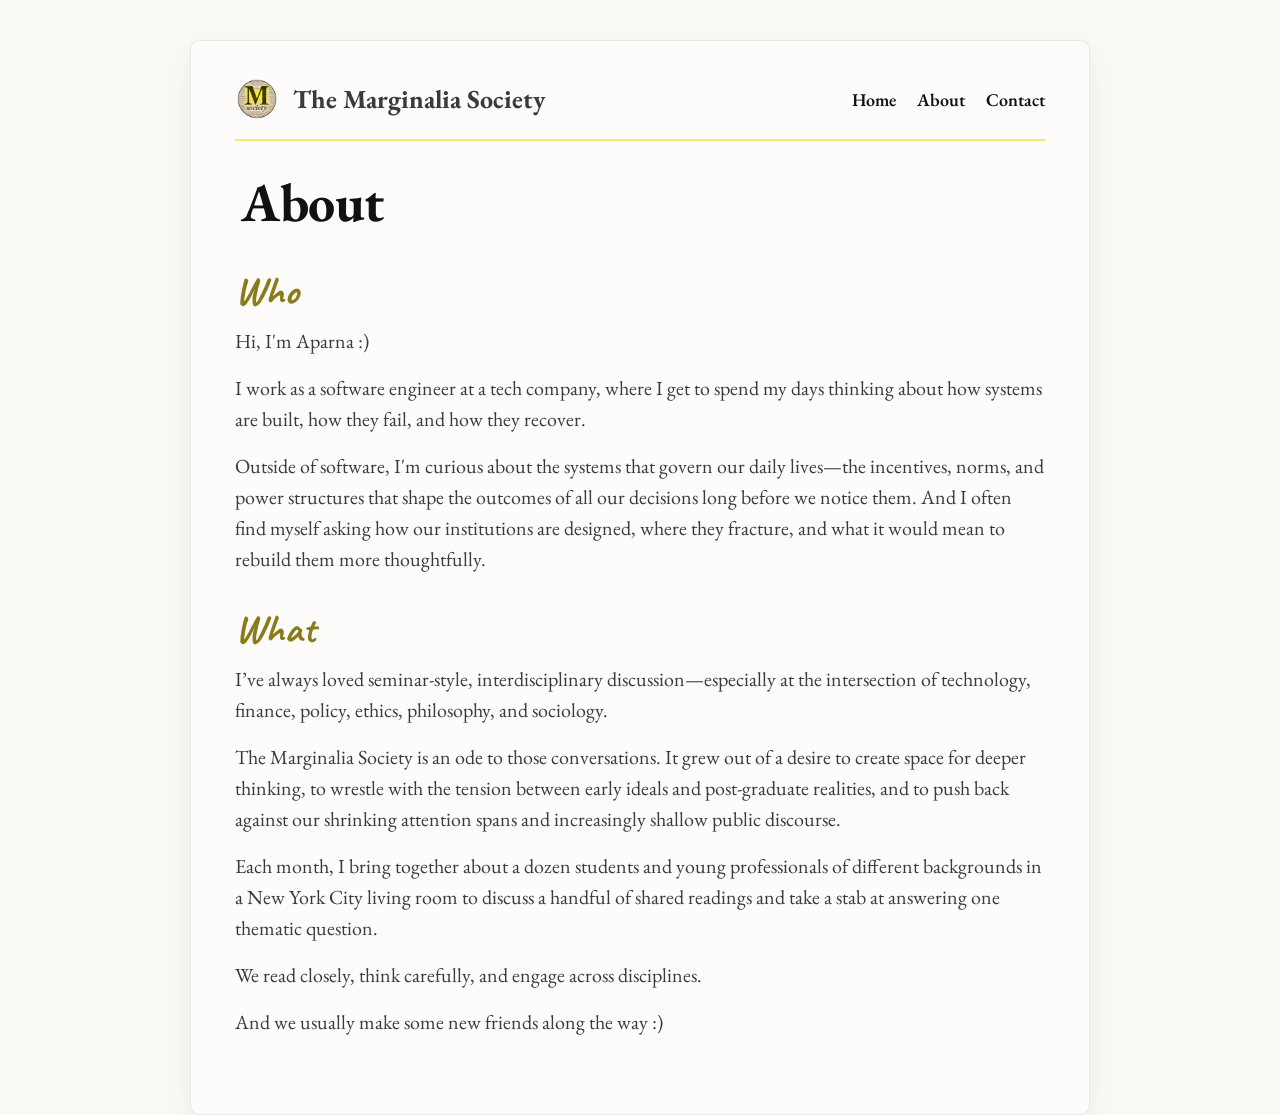
==== about.html @ 89684a88 "phrasing, meeting image, contact form" ====
<!doctype html>
<html>
  <head>
    <title>About | The Marginalia Society</title>
    <meta name="viewport" content="width=device-width, initial-scale=1" />

    <link rel="preconnect" href="https://fonts.googleapis.com" />
    <link rel="preconnect" href="https://fonts.gstatic.com" crossorigin />
    <link
      href="https://fonts.googleapis.com/css2?family=EB+Garamond:wght@400;600;700&family=Caveat:wght@500;700&display=swap"
      rel="stylesheet"
    />
    <link rel="stylesheet" href="style.css" />
    <meta name="viewport" content="width=device-width, initial-scale=1" />
  </head>

  <body>
    <div class="page">
      <header>
        <div class="brand">
          <img src="logo.png" alt="Marginalia Society Logo" />
          <p class="title">The Marginalia Society</p>
        </div>

        <nav>
          <a href="index.html">Home</a>
          <a href="about.html">About</a>
          <!-- <a href="meetings.html">Meetings</a> -->
          <a href="contact.html">Contact</a>
        </nav>
      </header>

      <div class="h1">
        <!-- <img src="MSocietyLogoItalicizedWarm.png" alt="" /> -->
        <h1>About</h1>
      </div>

      <div class="script">Who</div>

      <p>Hi, I'm Aparna :)</p>

      <p>
        I work as a software engineer at a tech company, where I get to spend my
        days thinking about how systems are built, how they fail, and how they
        recover.
      </p>

      <p>
        Outside of software, I'm curious about the systems that govern our daily
        lives—the incentives, norms, and power structures that shape the
        outcomes of all our decisions long before we notice them. And I often
        find myself asking how our institutions are designed, where they
        fracture, and what it would mean to rebuild them more thoughtfully.
      </p>

      <div class="script">What</div>

      <p>
        I’ve always loved seminar-style, interdisciplinary discussion—especially
        at the intersection of technology, finance, policy, ethics, philosophy,
        and sociology.
      </p>

      <p>
        The Marginalia Society is an ode to those conversations. It grew out of
        a desire to create space for deeper thinking, to wrestle with the
        tension between early ideals and post-graduate realities, and to push
        back against our shrinking attention spans and increasingly shallow
        public discourse.
      </p>

      <p>
        Each month, I bring together about a dozen students and young
        professionals of different backgrounds in a New York City living room to
        discuss a handful of shared readings and take a stab at answering one
        thematic question.
      </p>

      <p>We read closely, think carefully, and engage across disciplines.</p>
      <p>And we usually make some new friends along the way :)</p>
    </div>
  </body>
</html>
---- style.css ----
:root{
  --paper: #fbf9f6;
  --ink: #111111;
  --muted: #3a3a3a;
  --highlight: #F2E85C;
  --rule: rgba(0,0,0,0.08);
  --link: #3e85b0;
}

*{ box-sizing: border-box; }

html, body { height: 100%; }

body{
  margin: 0;
  font-family: "EB Garamond", Georgia, serif;
  color: var(--ink);
  background: var(--paper);
}

/* Page container like a document sheet */
.page{
  max-width: 900px;
  margin: 40px auto 80px;
  background: rgba(255,255,255,0.55);
  border: 1px solid var(--rule);
  box-shadow: 0 10px 30px rgba(0,0,0,0.06);
  border-radius: 10px;
  padding: 36px 44px 60px;
}

/* Header/nav: quieter, more “document” */
header{
  display: flex;
  align-items: center;
  justify-content: space-between;
  gap: 20px;
  padding-bottom: 18px;
  border-bottom: 2px solid rgba(242,232,92,0.9);
}

.brand{
  display:flex;
  align-items:center;
  gap: 14px;
}

.brand img{
  width: 44px;
  height: 44px;
  border-radius: 50%;
}

.brand .title{
  font-weight: 700;
  font-size: 26px;
  line-height: 1;
  margin: 0;
}

nav a{
  text-decoration: none;
  color: var(--ink);
  font-weight: 600;
  font-size: 18px;
  margin-left: 18px;
}

nav a:hover{ text-decoration: underline; }

/* Big page title like the FAQ doc */
.h1{
  display:flex;
  align-items:center;
  gap: 14px;
  margin: 26px 0 5px;
  margin-left: 6px;
}

.h1 img{
  width: 34px;
  height: 34px;
  border-radius: 50%;
}

.h1 h1{
  margin: 0;
  font-size: 54px;
  letter-spacing: -0.5px;
}

/* Handwritten section headers */
.script{
  font-family: "Caveat", cursive;
  font-size: 40px;
  font-weight: 700;
  color: #8a7a1a; /* warm ink */
  margin: 29px 0 10px;
}

/* Body copy like a printed doc */
p{
  font-size: 20px;
  line-height: 1.55;
  color: var(--muted);
  margin: 10px 0 16px;
}

/* Yellow marker highlight */
.hl{
  background: linear-gradient(transparent 58%, rgba(242,232,92,0.95) 58%);
  padding: 0 4px;
  border-radius: 3px;
  font-weight: 600;
  color: var(--ink);
}

/* Call-to-action button that matches highlight */
.button{
  display: inline-block;
  margin-top: 10px;
  padding: 12px 18px;
  border-radius: 6px;
  background: var(--highlight);
  color: var(--ink);
  text-decoration: none;
  font-weight: 700;
  border: 1px solid rgba(0,0,0,0.08);
}

.button:hover{
  filter: brightness(0.97);
}

/* Simple list like the doc */
ol{
  margin: 8px 0 18px 24px;
  font-size: 20px;
  color: var(--muted);
}

.footer-sign{
  margin-top: 30px;
  font-family: "Caveat", cursive;
  font-size: 30px;
  color: #8a7a1a;
}

a{
    color: var(--link)
}

.contact-form{
  display: block;
  width: min(760px, calc(100% + 24px));
  margin: 0 0 18px -53px;
  border: 0;
}

/* Header base tweaks (all sizes) */
.brand { align-items: center; }
.brand-center { display: block; }
header { align-items: center; }

/* ATTEMPTING TO MAKE IT LESS TERRIBLE ON MOBILE */

/* Mobile header: logo left, title centered, nav centered underneath */
@media (max-width: 600px) {
  .page {
    padding: 22px 18px 40px;
    margin: 18px 12px 50px;
  }

  header {
    /* override desktop header row */
    display: flex;
    flex-direction: column;
    align-items: stretch; /* full width */
    gap: 10px;
    padding-bottom: 14px;
  }

  /* Make brand a 2-column grid:
     [logo][title centered within remaining space] */
  .brand {
    width: 100%;
    display: grid;
    grid-template-columns: auto 1fr;
    align-items: center;
    column-gap: 12px;
    text-align: center;
  }

  .brand img {
    width: 42px;
    height: 42px;
    justify-self: start; /* logo left */
  }

  .brand .title {
    justify-self: center; /* title centered */
    font-size: 26px;
    line-height: 1.05;
    margin: 0;
  }

  /* Center the nav underneath */
  nav {
    width: 100%;
    display: flex;
    justify-content: center;
    gap: 22px;
    flex-wrap: wrap;
    padding-top: 4px;
  }

  nav a {
    margin-left: 0; /* kills desktop spacing */
    font-size: 20px;
  }

  /* Optional: tighten big titles a bit on mobile */
  .h1 h1 {
    font-size: 44px;
  }

  p, ol {
    font-size: 19px;
  }

  .contact-form {
    width: 100%;
    margin-left: 0px;
  }
}
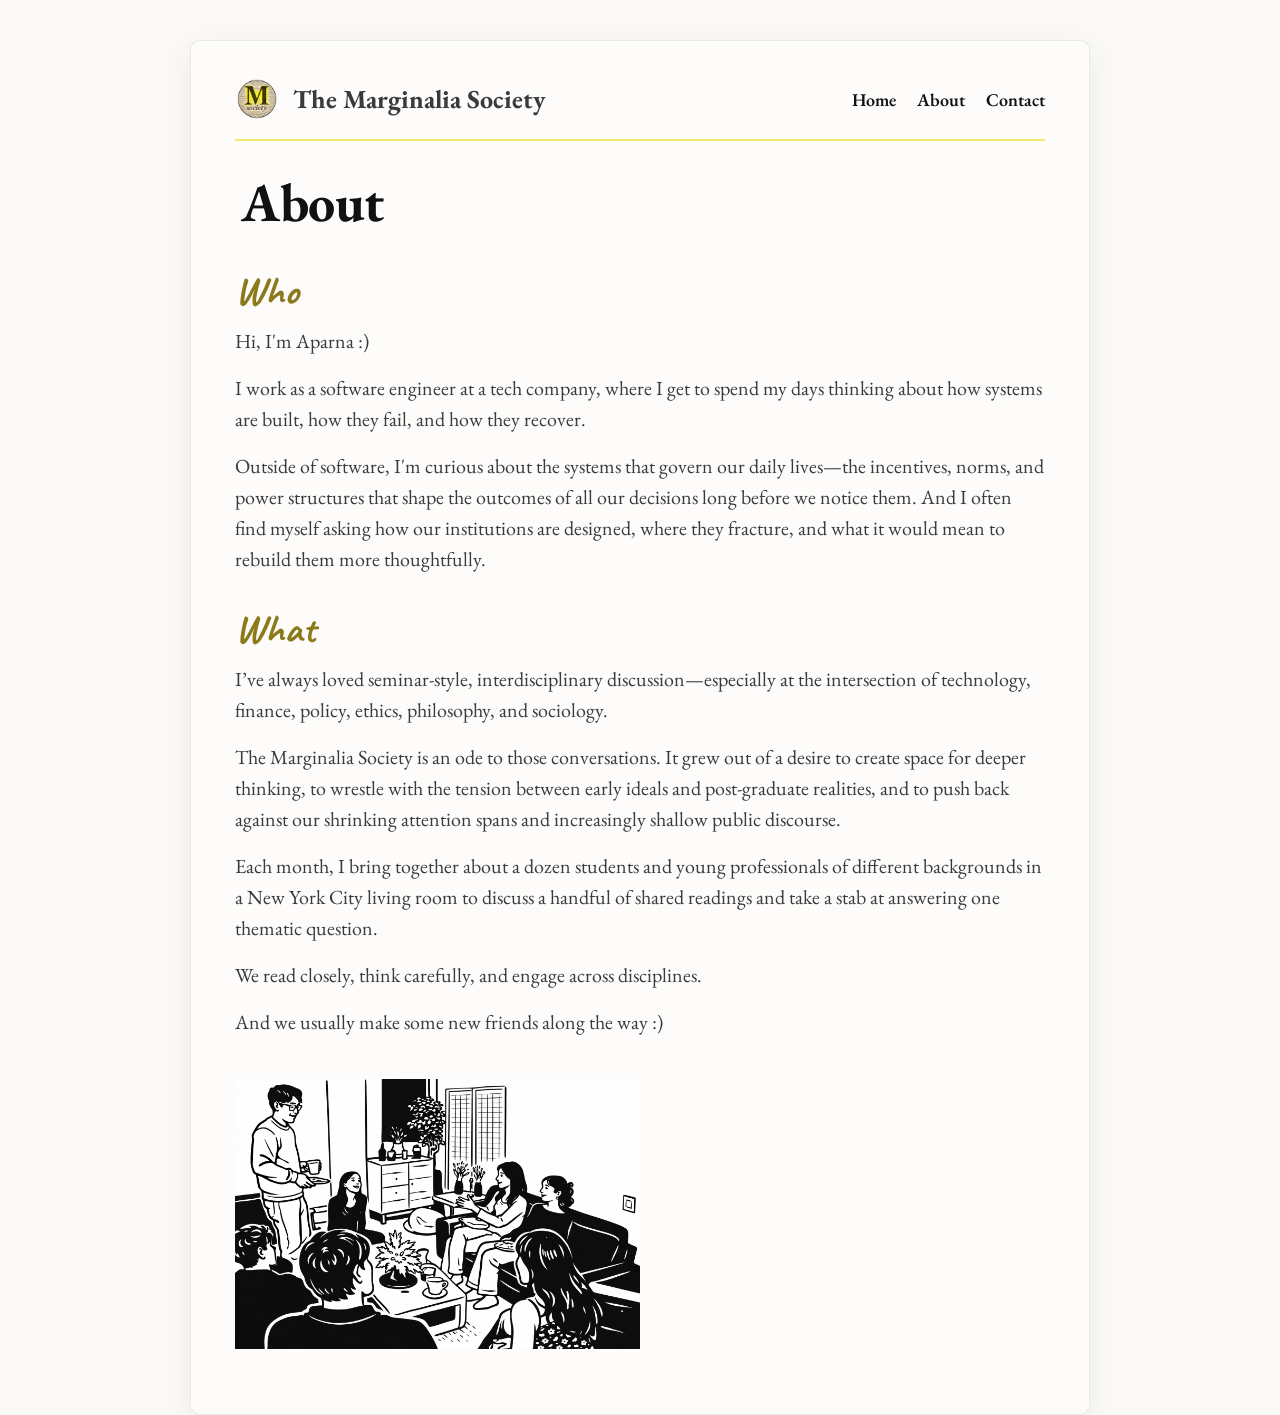
==== commit 48dacbc3: "adding images" ====
--- a/about.html
+++ b/about.html
@@ -78,6 +78,17 @@
 
       <p>We read closely, think carefully, and engage across disciplines.</p>
       <p>And we usually make some new friends along the way :)</p>
+
+      <div>
+        <img
+          src="msociettsketchbw2.png"
+          alt="Marginalia Society Meeting"
+          width="50%"
+          height="50%"
+          style="margin-top: 25px"
+        />
+        <!-- <p class="title">The Marginalia Society</p> -->
+      </div>
     </div>
   </body>
 </html>
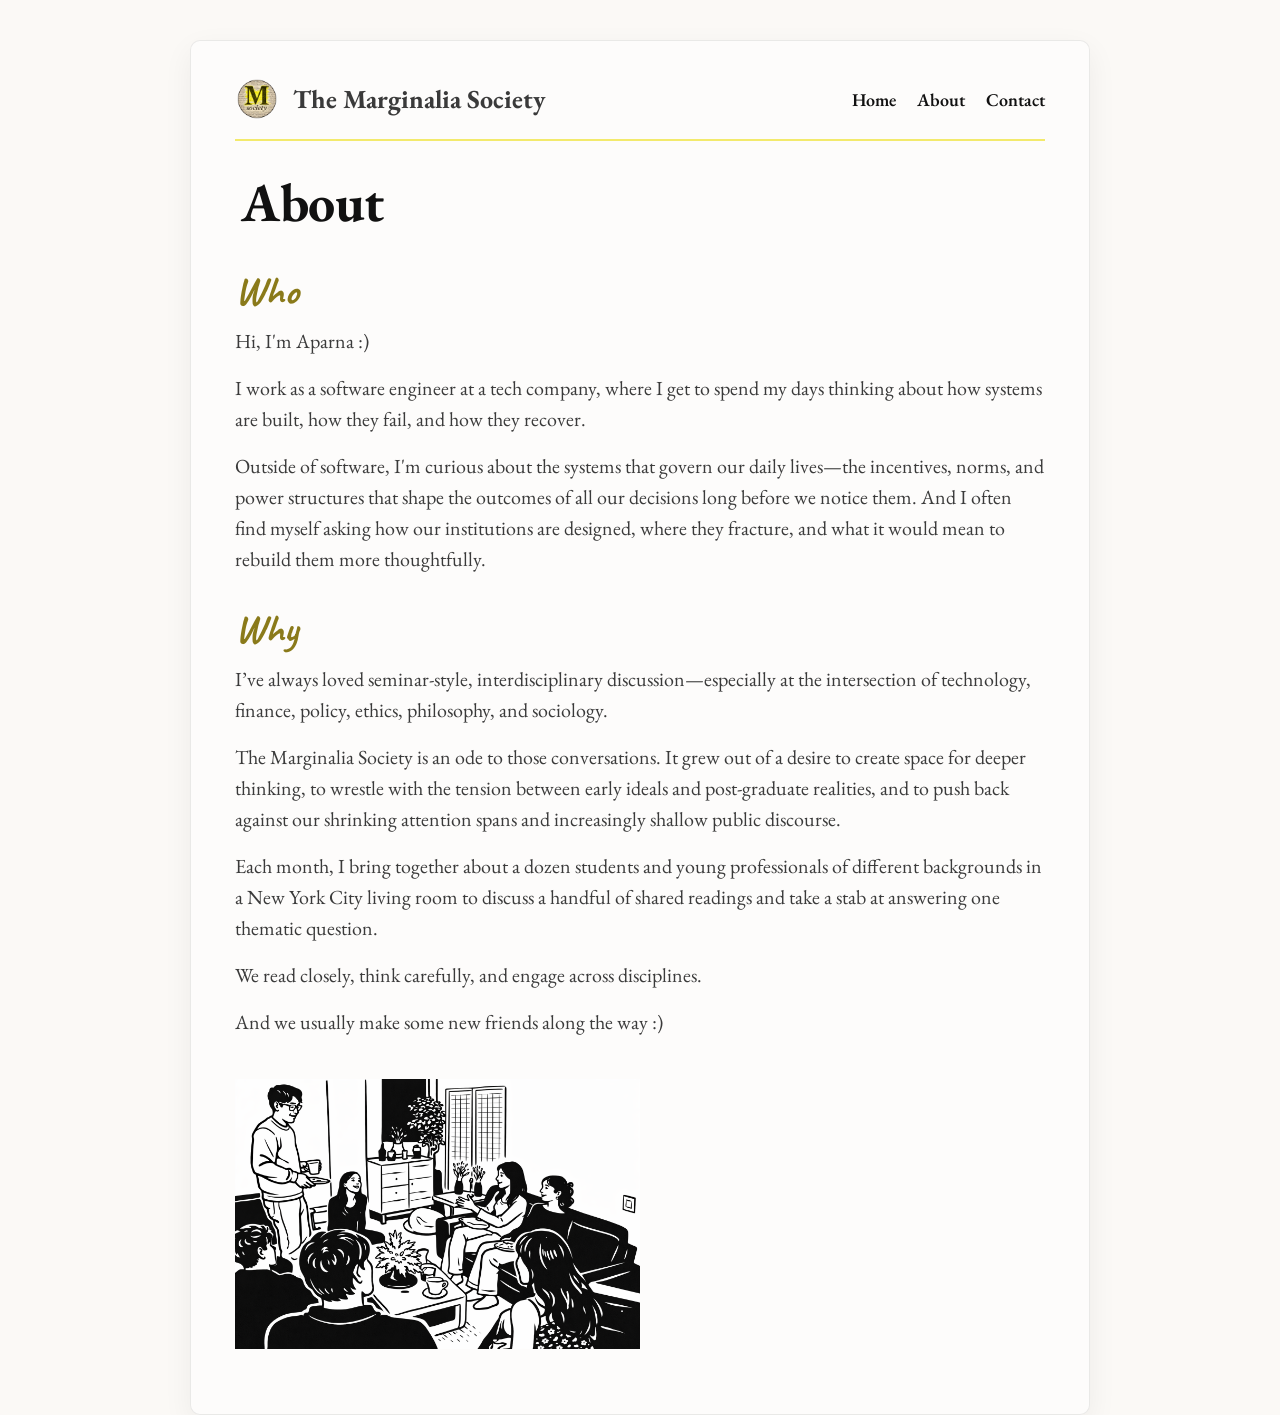
==== commit d9025aa3: "what to why in about" ====
--- a/about.html
+++ b/about.html
@@ -53,7 +53,7 @@
         fracture, and what it would mean to rebuild them more thoughtfully.
       </p>
 
-      <div class="script">What</div>
+      <div class="script">Why</div>
 
       <p>
         I’ve always loved seminar-style, interdisciplinary discussion—especially
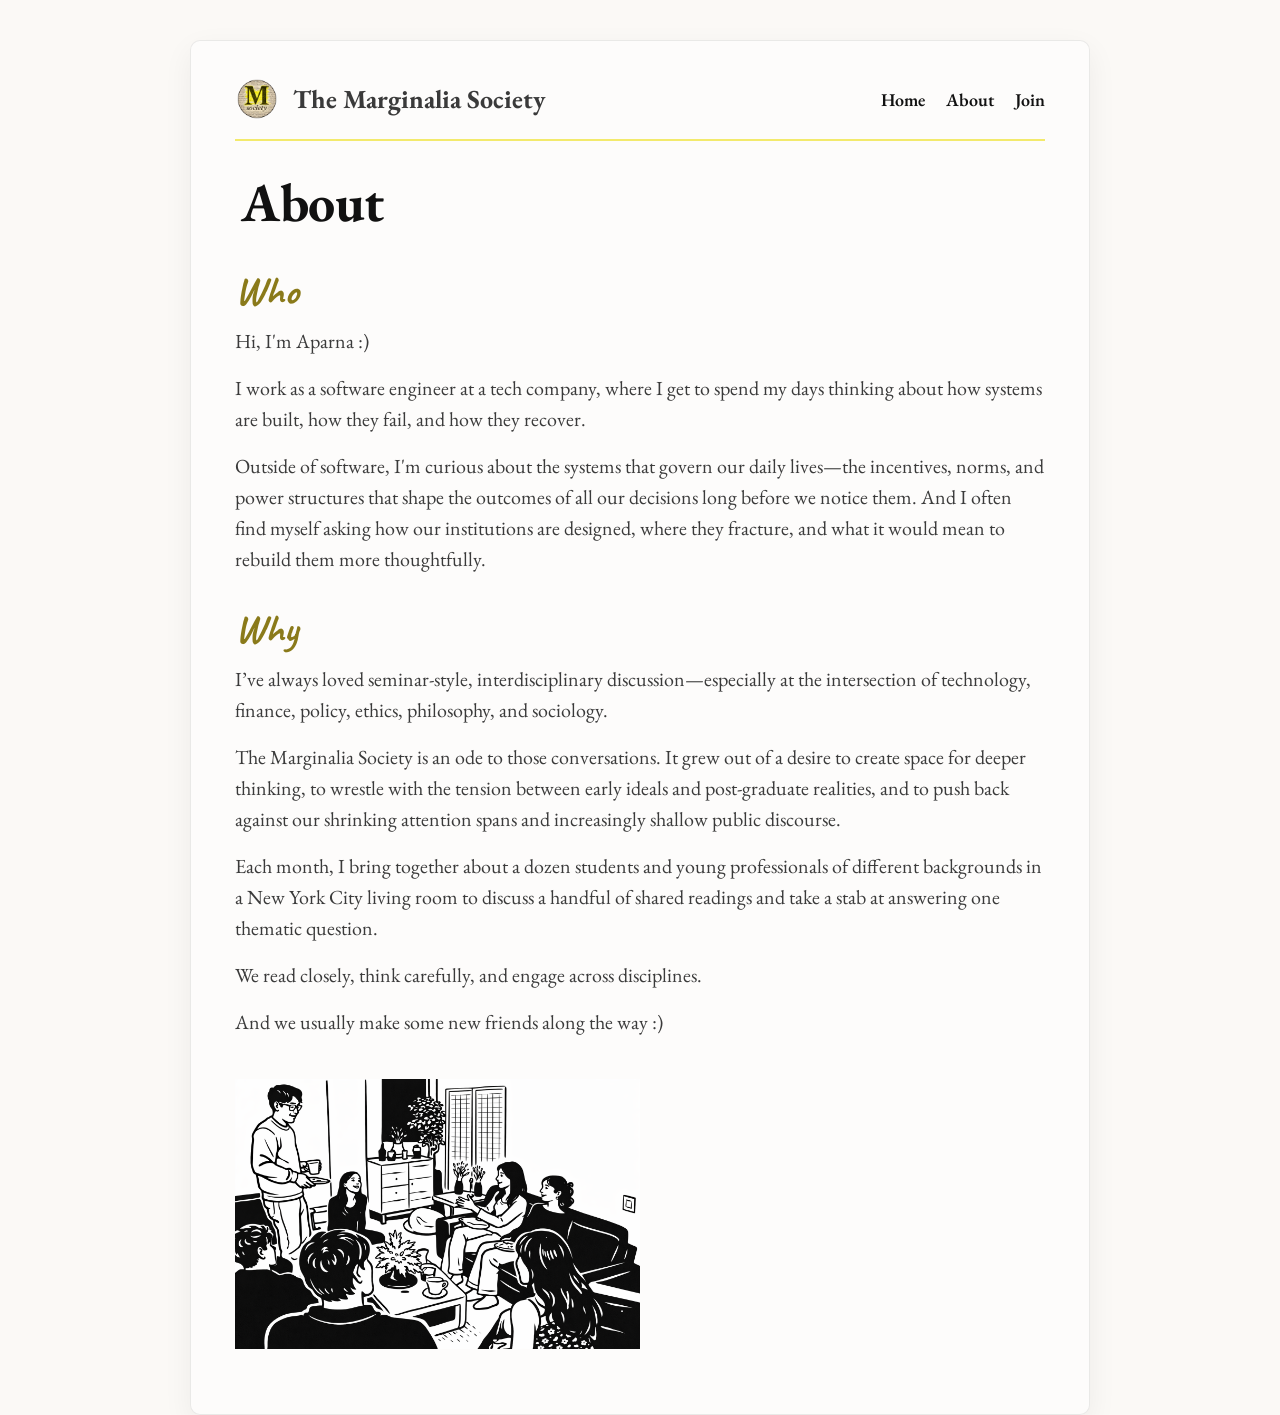
==== commit 7664ed54: "contact to join" ====
--- a/about.html
+++ b/about.html
@@ -26,7 +26,7 @@
           <a href="index.html">Home</a>
           <a href="about.html">About</a>
           <!-- <a href="meetings.html">Meetings</a> -->
-          <a href="contact.html">Contact</a>
+          <a href="contact.html">Join</a>
         </nav>
       </header>
 
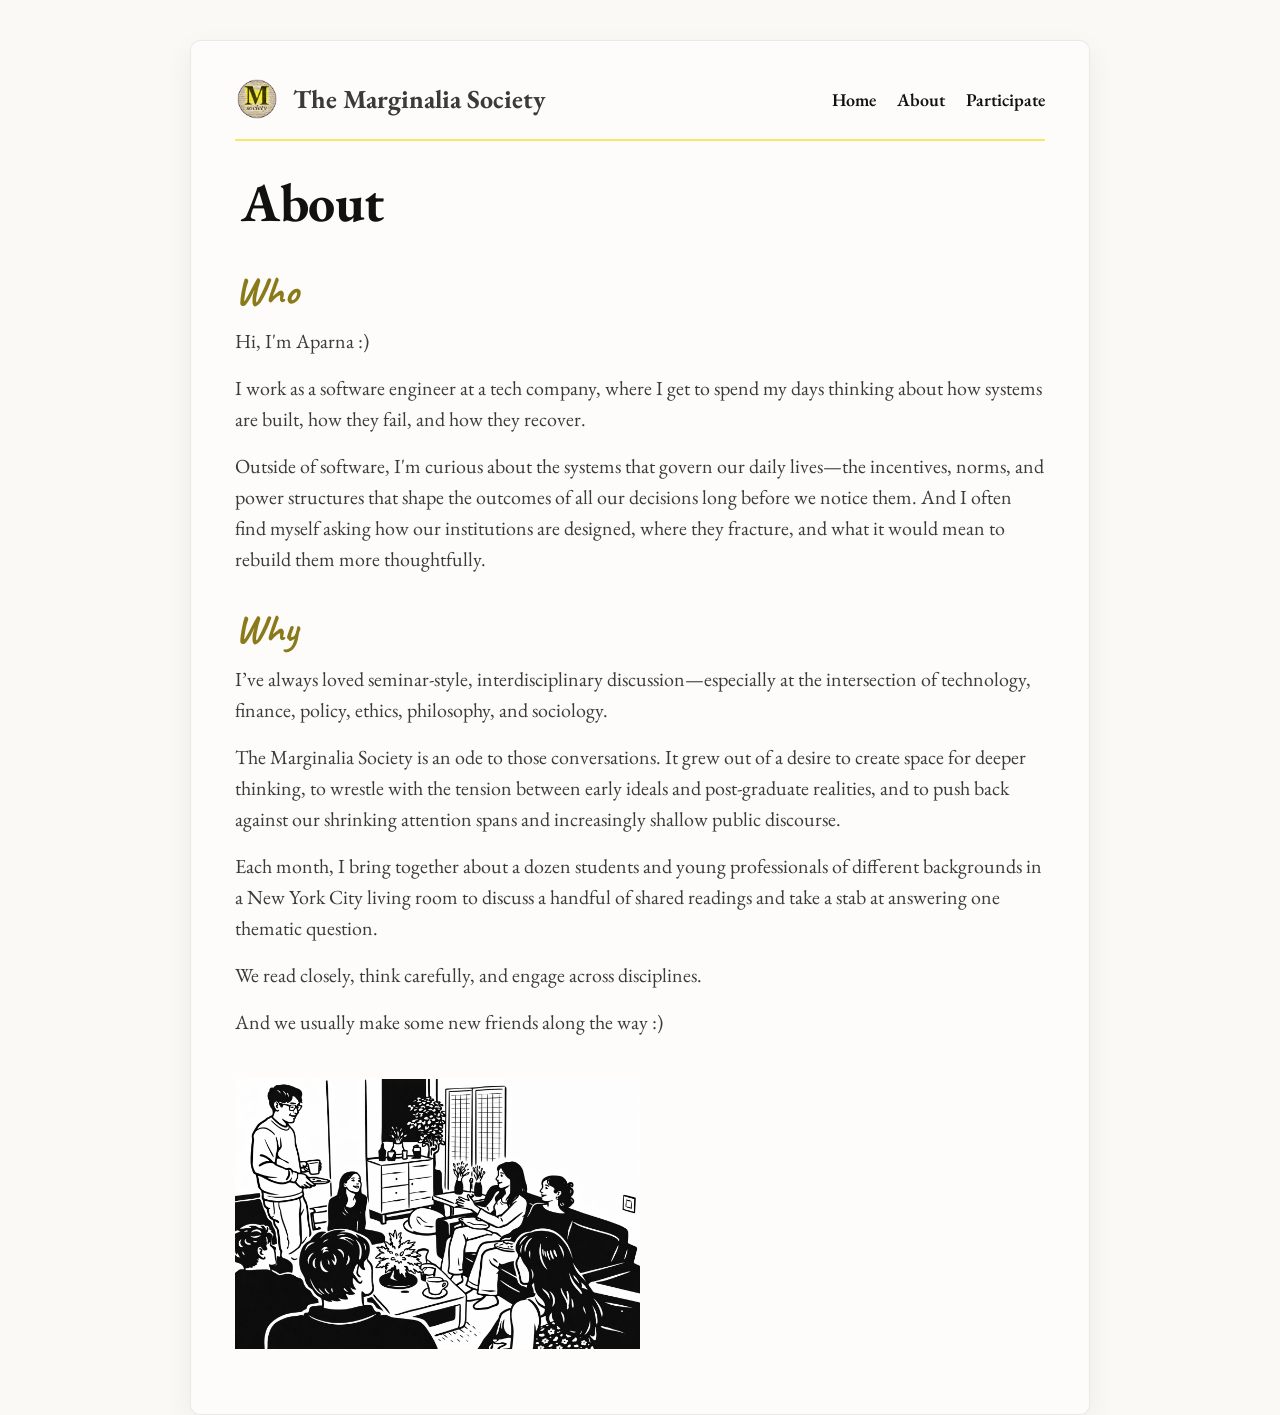
==== commit 21ce72b6: "join -> participate and form left" ====
--- a/about.html
+++ b/about.html
@@ -26,7 +26,7 @@
           <a href="index.html">Home</a>
           <a href="about.html">About</a>
           <!-- <a href="meetings.html">Meetings</a> -->
-          <a href="contact.html">Join</a>
+          <a href="contact.html">Participate</a>
         </nav>
       </header>
 
--- a/style.css
+++ b/style.css
@@ -153,7 +153,7 @@
 .contact-form{
   display: block;
   width: min(760px, calc(100% + 24px));
-  margin: 0 0 18px -53px;
+  margin: 0 0 18px -58px;
   border: 0;
 }
 
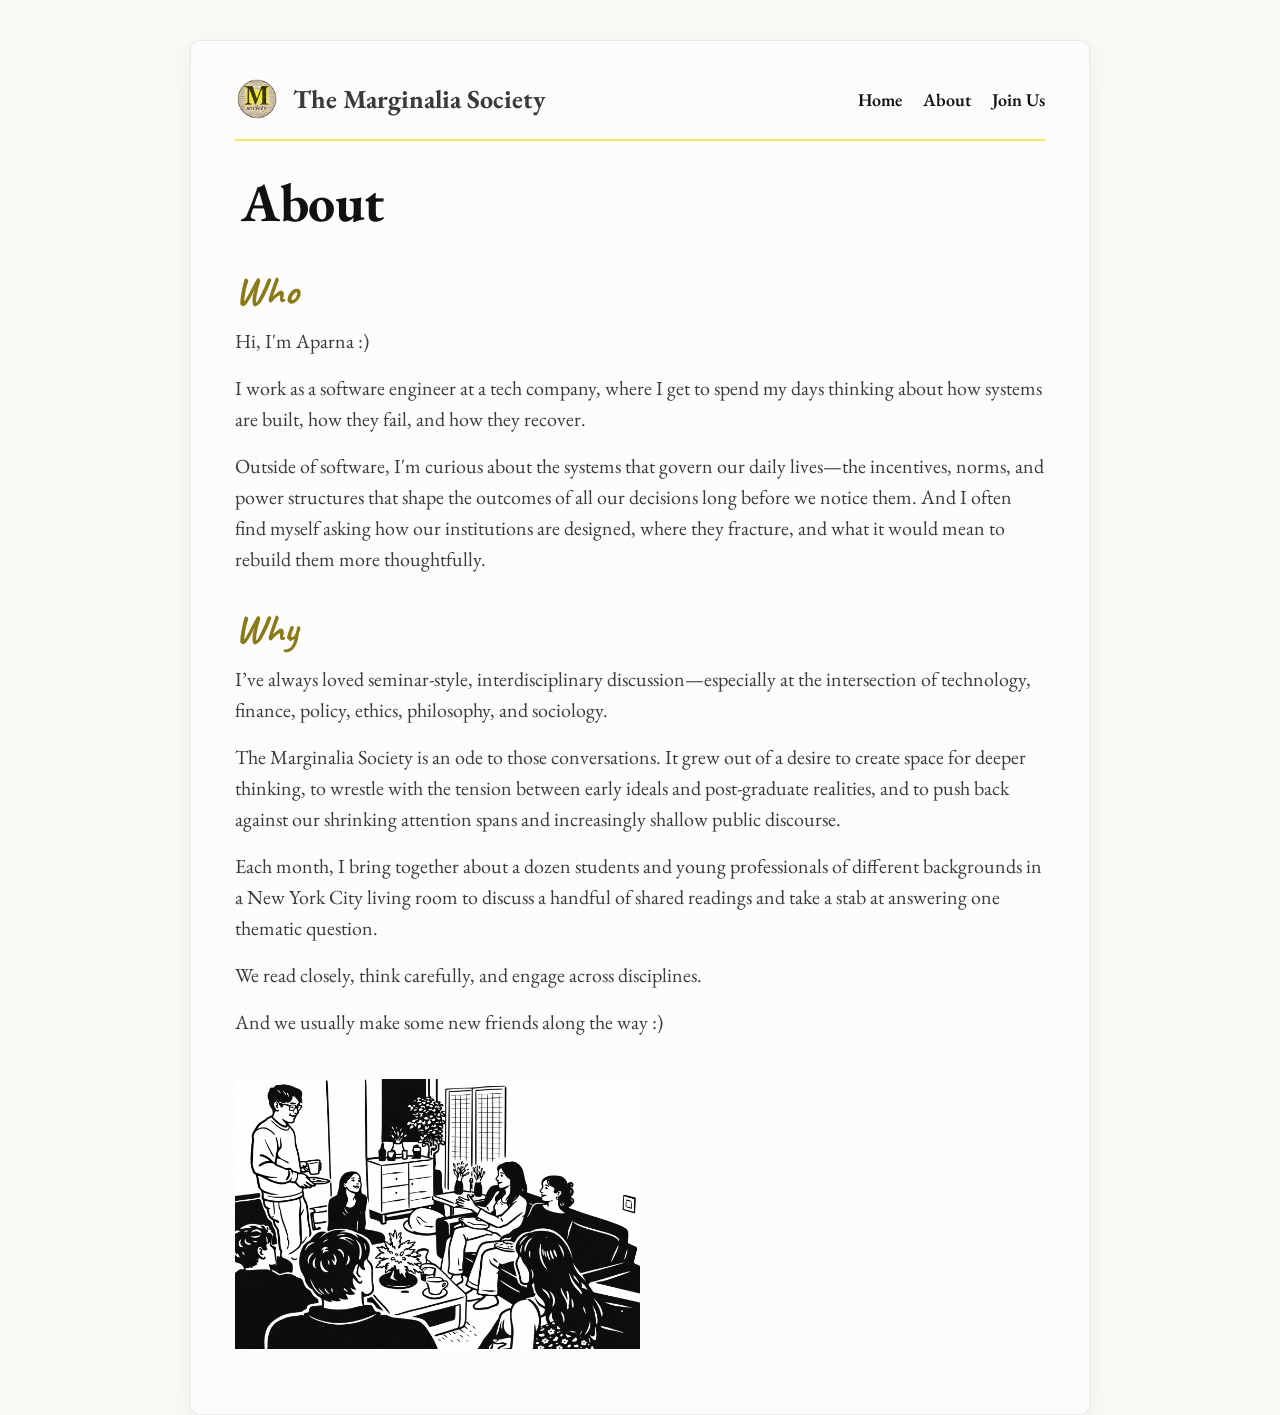
==== commit a122a632: "creating header.html" ====
--- a/about.html
+++ b/about.html
@@ -16,19 +16,15 @@
 
   <body>
     <div class="page">
-      <header>
-        <div class="brand">
-          <img src="logo.png" alt="Marginalia Society Logo" />
-          <p class="title">The Marginalia Society</p>
-        </div>
+      <div id="header-placeholder"></div>
 
-        <nav>
-          <a href="index.html">Home</a>
-          <a href="about.html">About</a>
-          <!-- <a href="meetings.html">Meetings</a> -->
-          <a href="contact.html">Participate</a>
-        </nav>
-      </header>
+      <script>
+        fetch("/header.html")
+          .then((response) => response.text())
+          .then((data) => {
+            document.getElementById("header-placeholder").innerHTML = data;
+          });
+      </script>
 
       <div class="h1">
         <!-- <img src="MSocietyLogoItalicizedWarm.png" alt="" /> -->
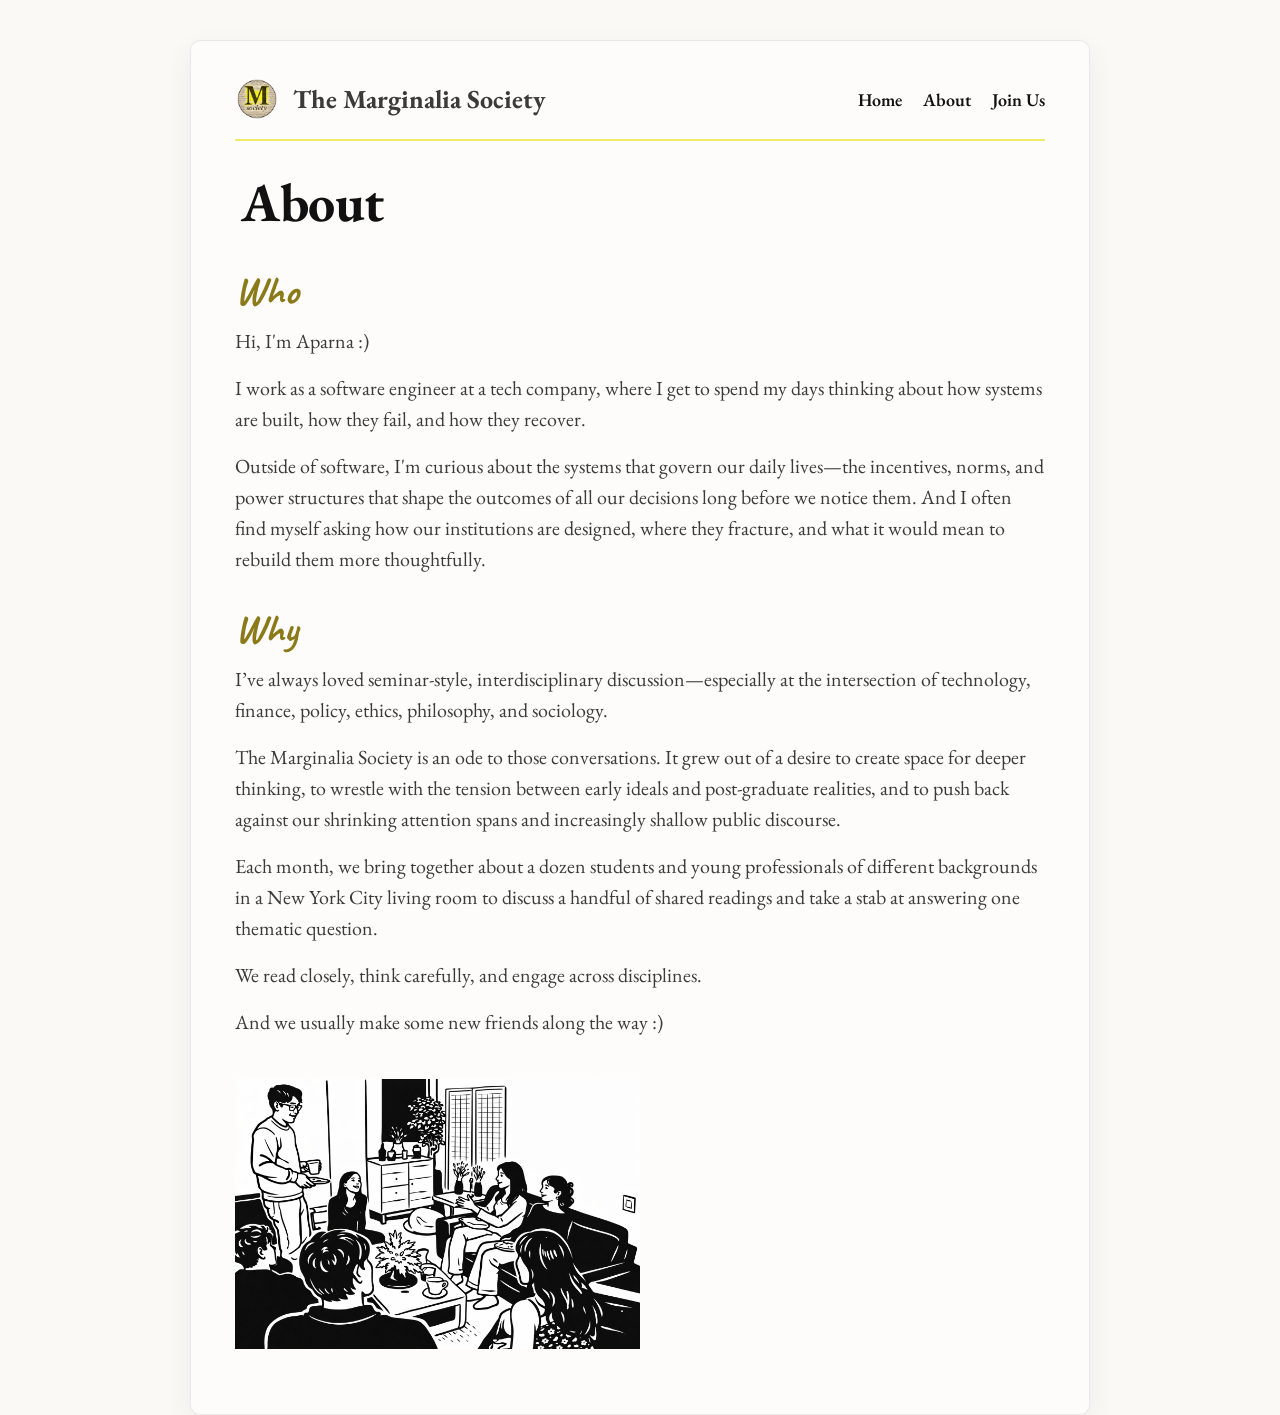
==== commit 9ce45975: "verbiage" ====
--- a/about.html
+++ b/about.html
@@ -66,7 +66,7 @@
       </p>
 
       <p>
-        Each month, I bring together about a dozen students and young
+        Each month, we bring together about a dozen students and young
         professionals of different backgrounds in a New York City living room to
         discuss a handful of shared readings and take a stab at answering one
         thematic question.
--- a/style.css
+++ b/style.css
@@ -180,26 +180,30 @@
     padding-bottom: 14px;
   }
 
-  /* Make brand a 2-column grid:
-     [logo][title centered within remaining space] */
+  /* Make brand a flex layout:
+     [logo offset left][title centered] */
   .brand {
     width: 100%;
-    display: grid;
-    grid-template-columns: auto 1fr;
+    display: flex;
     align-items: center;
-    column-gap: 12px;
-    text-align: center;
+    justify-content: center;
+    position: relative;
+  }
+
+  .brand {
+    flex-direction: column;
   }
 
   .brand img {
-    width: 42px;
-    height: 42px;
-    justify-self: start; /* logo left */
+    width: 40px;
+    height: 40px;
+    .brand {
+      gap: 8px;
+    }
   }
 
   .brand .title {
-    justify-self: center; /* title centered */
-    font-size: 26px;
+    font-size: 20px;
     line-height: 1.05;
     margin: 0;
   }
@@ -221,8 +225,13 @@
 
   /* Optional: tighten big titles a bit on mobile */
   .h1 h1 {
-    font-size: 44px;
-  }
+    font-size: 40px;
+  }
+
+  /* Handwritten section headers */
+.script{
+  font-size: 35px;
+}
 
   p, ol {
     font-size: 19px;
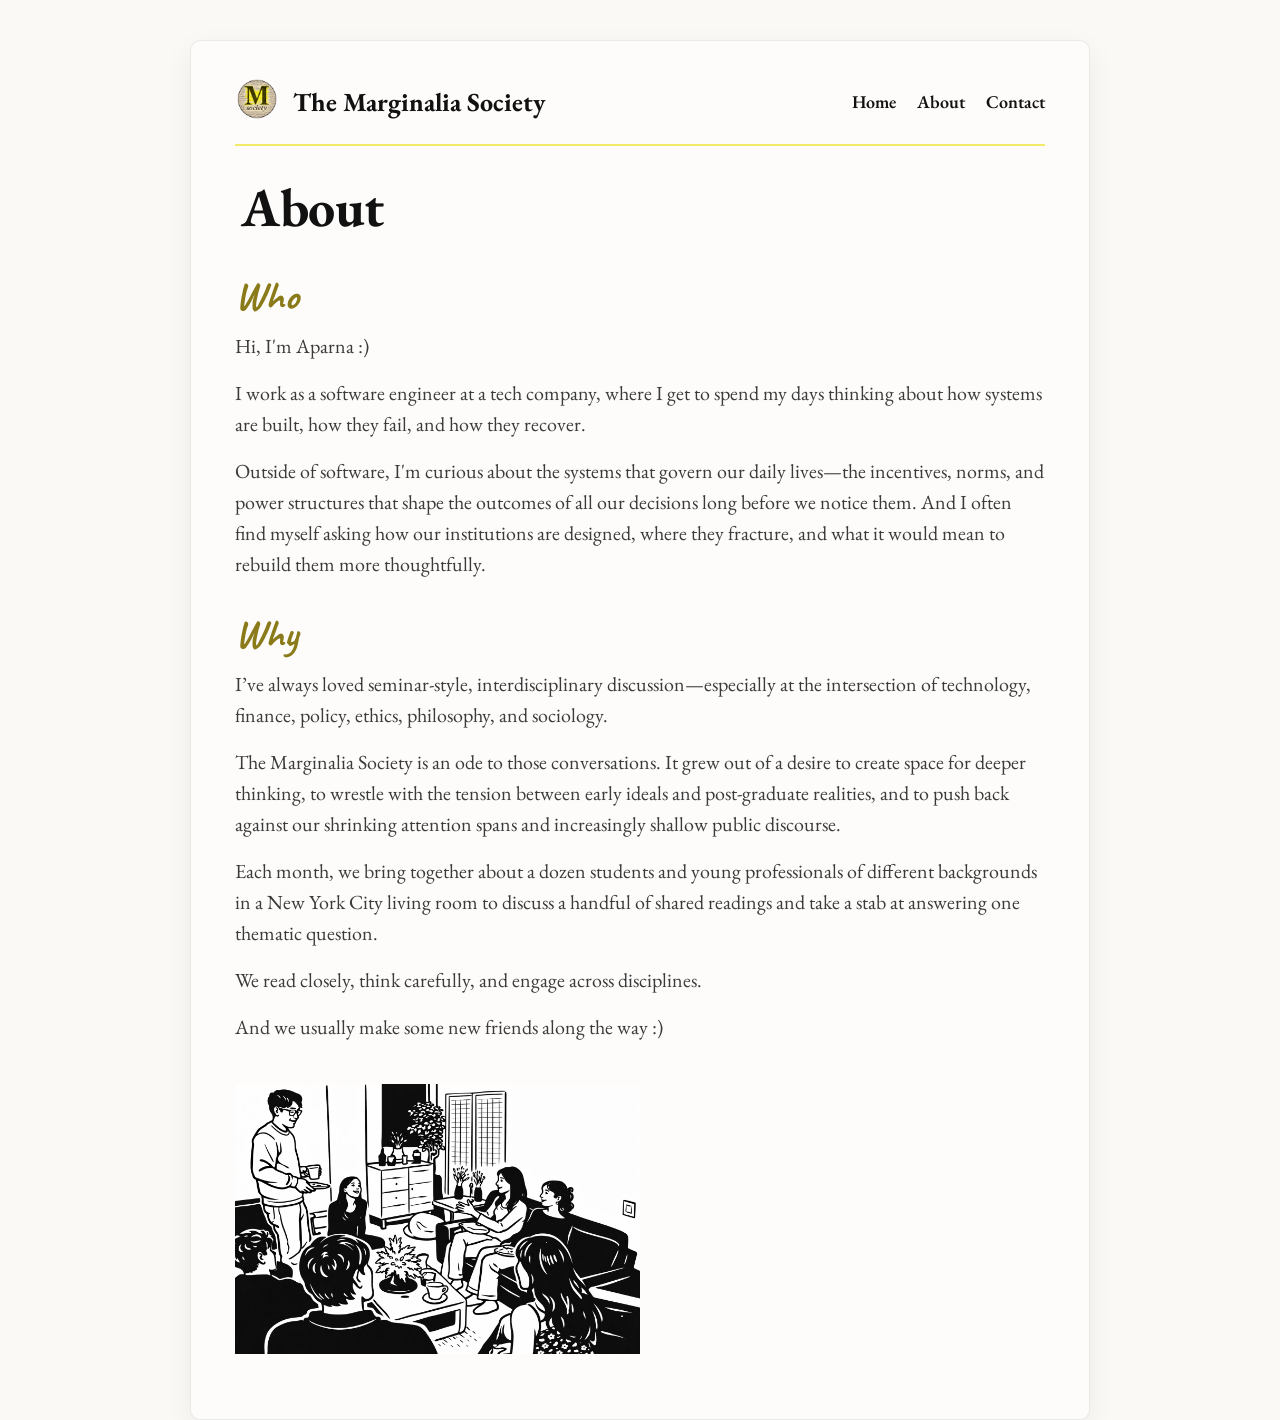
==== commit 52acd915: "the actual changes" ====
--- a/about.html
+++ b/about.html
@@ -77,6 +77,7 @@
 
       <div>
         <img
+          class="content-img"
           src="msociettsketchbw2.png"
           alt="Marginalia Society Meeting"
           width="50%"
--- a/style.css
+++ b/style.css
@@ -56,6 +56,8 @@
   font-size: 26px;
   line-height: 1;
   margin: 0;
+  text-decoration: none;
+  color: var(--ink);
 }
 
 nav a{
@@ -153,7 +155,8 @@
 .contact-form{
   display: block;
   width: min(760px, calc(100% + 24px));
-  margin: 0 0 18px -58px;
+  margin: 0 0 18px -60px;
+  margin-bottom: 70px;
   border: 0;
 }
 
@@ -192,14 +195,18 @@
 
   .brand {
     flex-direction: column;
+    gap: 8px;
   }
 
   .brand img {
     width: 40px;
     height: 40px;
-    .brand {
-      gap: 8px;
-    }
+  }
+
+  .content-img {
+    width: 100%;
+    max-width: 100%;
+    height: auto;
   }
 
   .brand .title {
@@ -225,7 +232,7 @@
 
   /* Optional: tighten big titles a bit on mobile */
   .h1 h1 {
-    font-size: 40px;
+    font-size: 27px;
   }
 
   /* Handwritten section headers */
